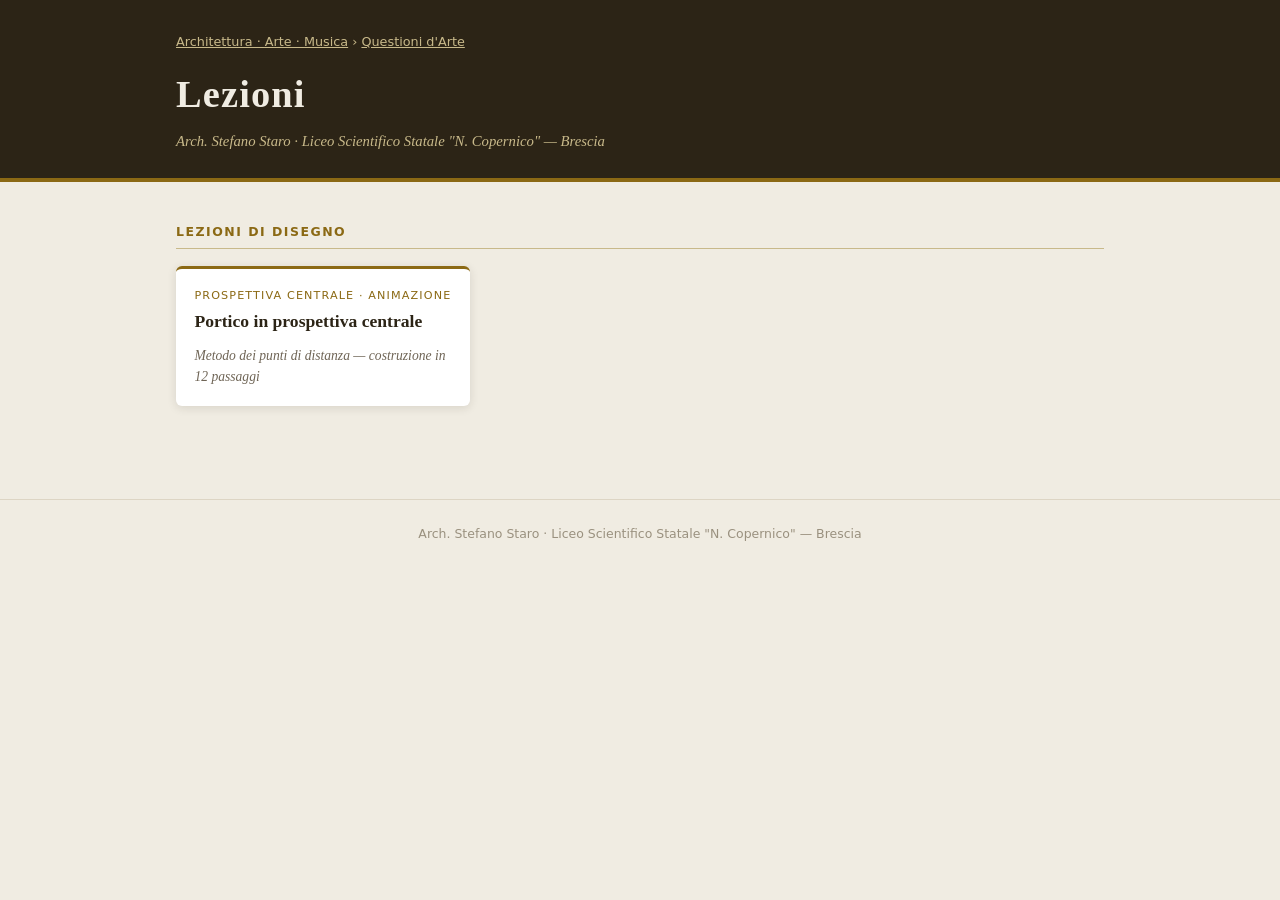
==== lezioni.html @ c1b6e222 "Sito Architettura - Arte - Musica Co-Authored-By: Claude Opus 5.5 <noreply@anthropic.com> Claude-Ses" ====
<!DOCTYPE html>
<html lang="it">
<head>
<meta charset="UTF-8">
<meta name="viewport" content="width=device-width, initial-scale=1">
<title>Lezioni</title>
<link rel="stylesheet" href="style.css">
</head>
<body>

<header>
  <div class="in">
    <nav class="crumb"><a href="index.html">Architettura · Arte · Musica</a> › <a href="arte.html">Questioni d'Arte</a></nav>
    <h1>Lezioni</h1>
    <p>Arch. Stefano Staro · Liceo Scientifico Statale "N. Copernico" — Brescia</p>
  </div>
</header>

<main class="in">
  <section>
  <h2>Lezioni di Disegno</h2>
  <div class="grid">
    <a class="card" href="portico-prospettiva-centrale.html">
      <span class="tag">Prospettiva centrale · animazione</span>
      <span class="title">Portico in prospettiva centrale</span>
      <span class="sub">Metodo dei punti di distanza — costruzione in 12 passaggi</span>
    </a>
  </div>
  </section>
</main>

<footer><div class="in">Arch. Stefano Staro · Liceo Scientifico Statale "N. Copernico" — Brescia</div></footer>

</body>
</html>
---- style.css ----
/* Stile comune — riprende la pagina Giochi d'Arte: carta, inchiostro bruno, oro */
:root{
  --paper:#f0ece2; --card:#ffffff; --ink:#2c2416; --ink-2:#6f6556; --gold:#8b6914; --sand:#c8b98a; --line:#ddd5c4;
  --serif:Georgia,"Times New Roman",serif; --sans:system-ui,-apple-system,"Segoe UI",sans-serif;
}
*{box-sizing:border-box;margin:0;padding:0}
body{font-family:var(--serif);background:var(--paper);color:var(--ink);min-height:100vh;line-height:1.55}
header{background:var(--ink);color:var(--paper);padding-block:2rem 1.6rem;border-bottom:4px solid var(--gold)}
.in{max-width:960px;margin:0 auto;padding-left:max(16px,env(safe-area-inset-left,0px));padding-right:max(16px,env(safe-area-inset-right,0px))}
header h1{font-size:clamp(1.6rem,4vw,2.4rem);letter-spacing:.03em;text-wrap:balance}
header p{font-size:.92rem;color:var(--sand);font-style:italic;margin-top:.35rem}
.crumb{font-family:var(--sans);font-size:.8rem;margin-bottom:.8rem;color:var(--sand)}
.crumb a{color:var(--sand)}
main{padding-block:2.5rem 3rem}
section{margin-bottom:2.8rem}
h2{font-size:.78rem;letter-spacing:.12em;text-transform:uppercase;color:var(--gold);font-family:var(--sans);font-weight:600;margin-bottom:1.1rem;padding-bottom:.4rem;border-bottom:1px solid var(--sand)}
h3{font-size:1.15rem;margin-bottom:.6rem}
.lead{max-width:65ch;color:var(--ink-2);margin-bottom:1.2rem}
.grid{display:grid;grid-template-columns:repeat(auto-fill,minmax(240px,1fr));gap:1.4rem}
.card{background:var(--card);border-radius:6px;box-shadow:0 2px 10px rgba(44,36,22,.12);text-decoration:none;color:inherit;display:flex;flex-direction:column;gap:.35rem;padding:1.1rem 1.15rem 1.2rem;border-top:3px solid var(--gold);transition:transform .18s,box-shadow .18s}
a.card:hover{transform:translateY(-3px);box-shadow:0 6px 20px rgba(44,36,22,.18)}
a.card:focus-visible{outline:2px solid var(--gold);outline-offset:3px}
.tag{font-family:var(--sans);font-size:.7rem;letter-spacing:.1em;text-transform:uppercase;color:var(--gold)}
.title{font-size:1.1rem;font-weight:bold;line-height:1.3}
.sub{font-size:.85rem;color:var(--ink-2);font-style:italic;margin-top:auto;padding-top:.4rem}
.big .title{font-size:1.45rem}
.big{padding:1.5rem 1.4rem 1.6rem}
.soon{opacity:.55;border-top-color:var(--sand)}
.soon .tag{color:var(--ink-2)}
footer{text-align:center;padding-block:1.5rem;font-size:.78rem;color:#9a917f;font-family:var(--sans);border-top:1px solid var(--line)}
@media (prefers-reduced-motion:reduce){.card{transition:none}}
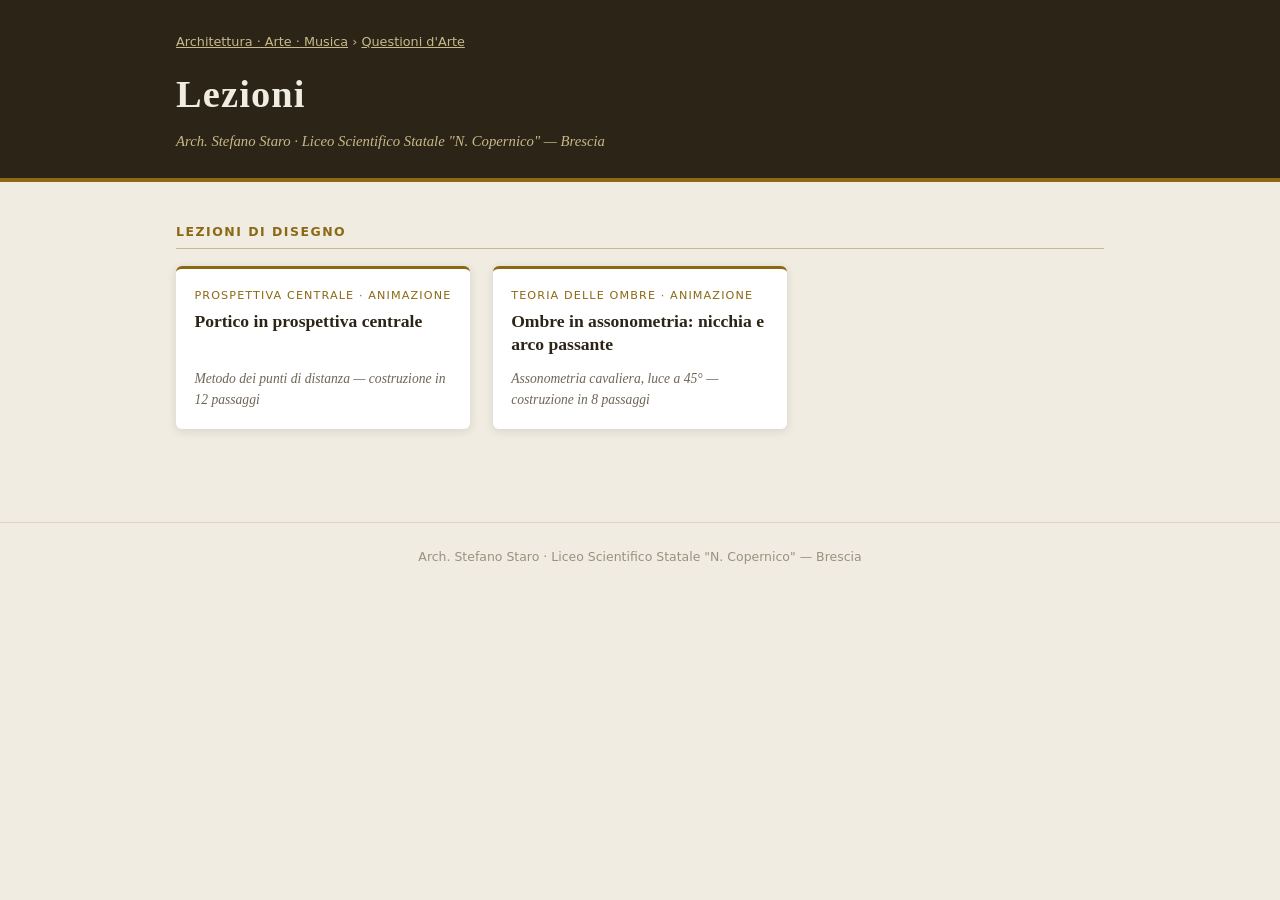
==== commit 5865ce3f: "Lezioni di Disegno: ombre in assonometria, nicchia e arco passante Animazione passo passo (8 passagg" ====
--- a/lezioni.html
+++ b/lezioni.html
@@ -25,6 +25,11 @@
       <span class="title">Portico in prospettiva centrale</span>
       <span class="sub">Metodo dei punti di distanza — costruzione in 12 passaggi</span>
     </a>
+    <a class="card" href="ombre-nicchia-arco.html">
+      <span class="tag">Teoria delle ombre · animazione</span>
+      <span class="title">Ombre in assonometria: nicchia e arco passante</span>
+      <span class="sub">Assonometria cavaliera, luce a 45° — costruzione in 8 passaggi</span>
+    </a>
   </div>
   </section>
 </main>
